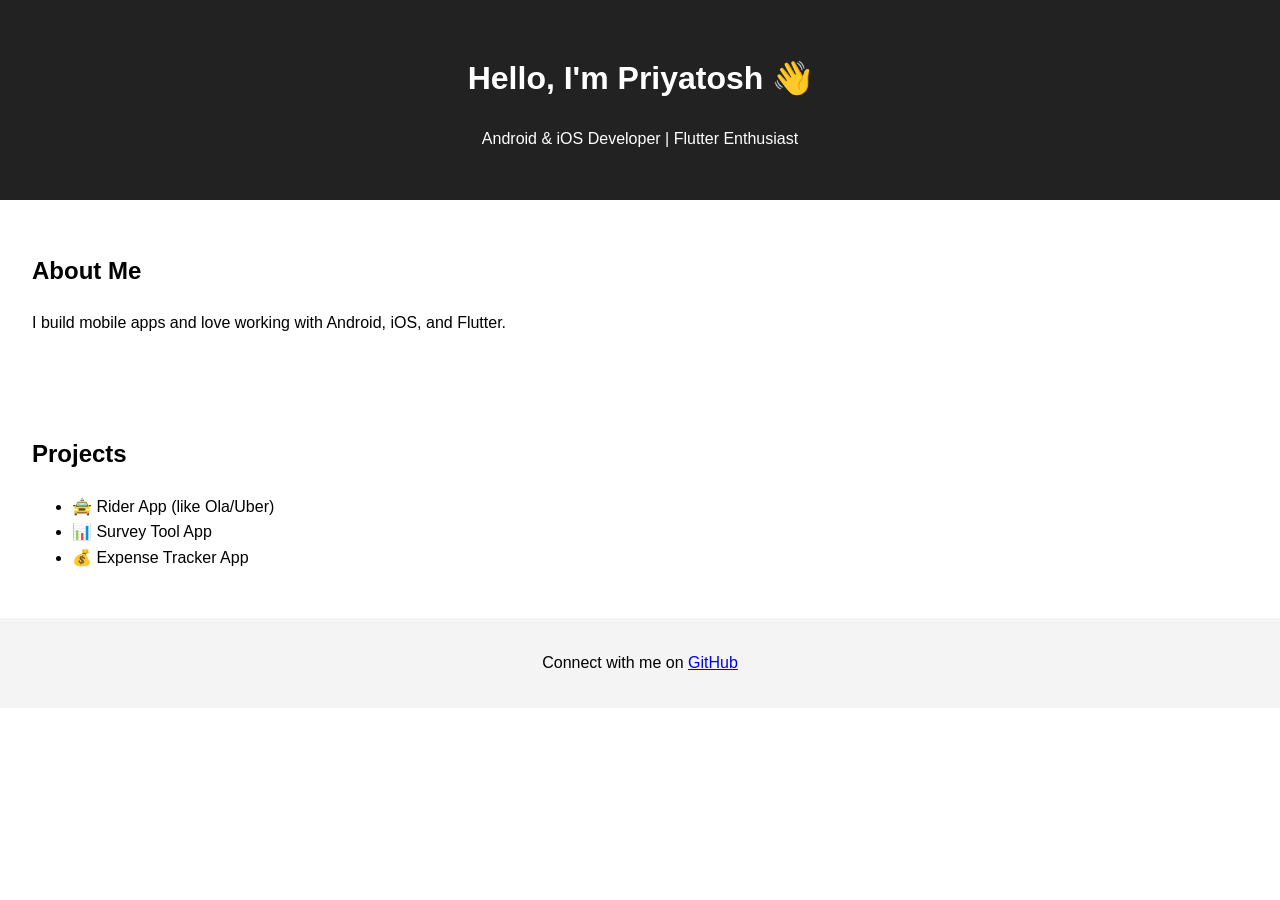
==== index.html @ 2c8350f0 "Initial portfolio commit" ====
<!DOCTYPE html>
<html lang="en">
<head>
    <meta charset="UTF-8">
    <meta name="viewport" content="width=device-width, initial-scale=1.0">
    <title>My Portfolio</title>
    <link rel="stylesheet" href="style.css">
</head>
<body>
<header>
    <h1>Hello, I'm Priyatosh 👋</h1>
    <p>Android & iOS Developer | Flutter Enthusiast</p>
</header>

<section>
    <h2>About Me</h2>
    <p>I build mobile apps and love working with Android, iOS, and Flutter.</p>
</section>

<section>
    <h2>Projects</h2>
    <ul>
        <li>🚖 Rider App (like Ola/Uber)</li>
        <li>📊 Survey Tool App</li>
        <li>💰 Expense Tracker App</li>
    </ul>
</section>

<footer>
    <p>Connect with me on <a href="https://github.com/yourusername" target="_blank">GitHub</a></p>
</footer>

<script src="script.js"></script>
</body>
</html>
---- style.css ----
body {
  font-family: Arial, sans-serif;
  margin: 0;
  padding: 0;
  line-height: 1.6;
}

header {
  background: #222;
  color: #fff;
  padding: 2rem;
  text-align: center;
}

section {
  padding: 2rem;
}

footer {
  background: #f4f4f4;
  text-align: center;
  padding: 1rem;
}
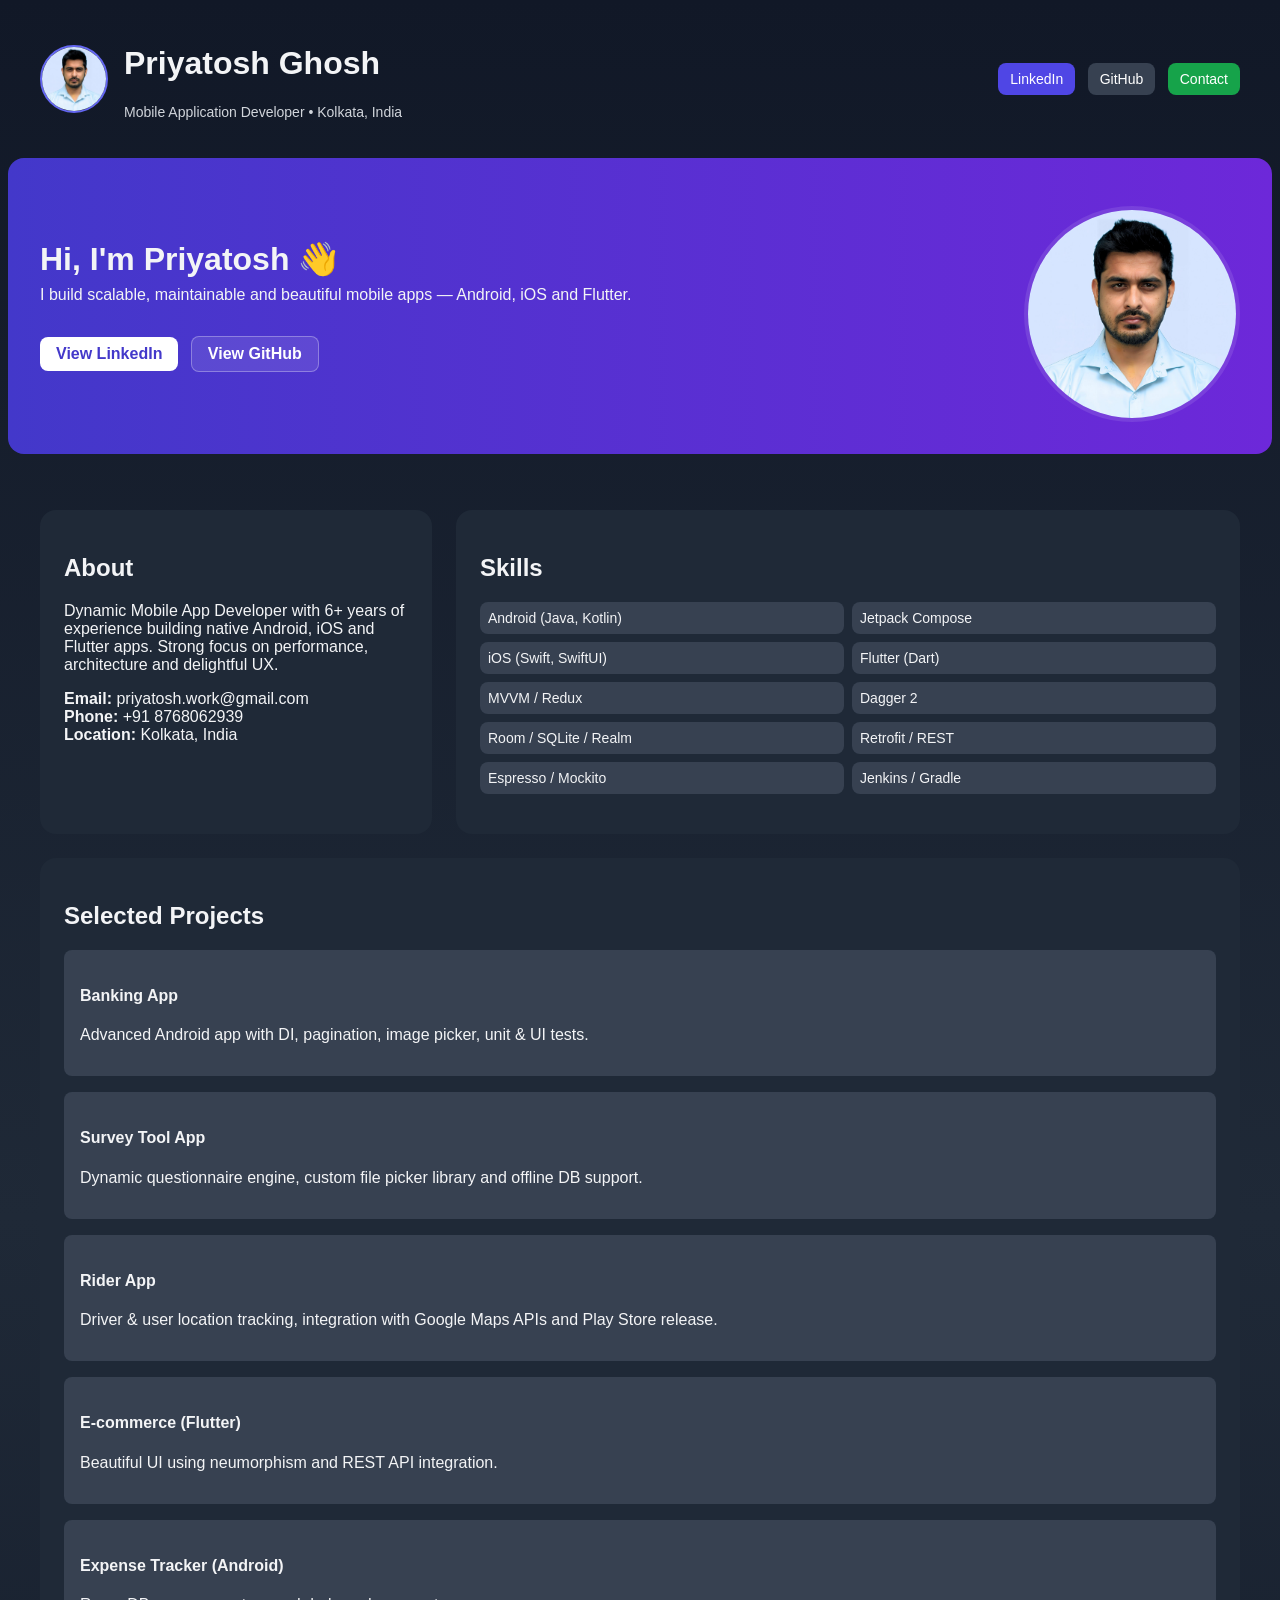
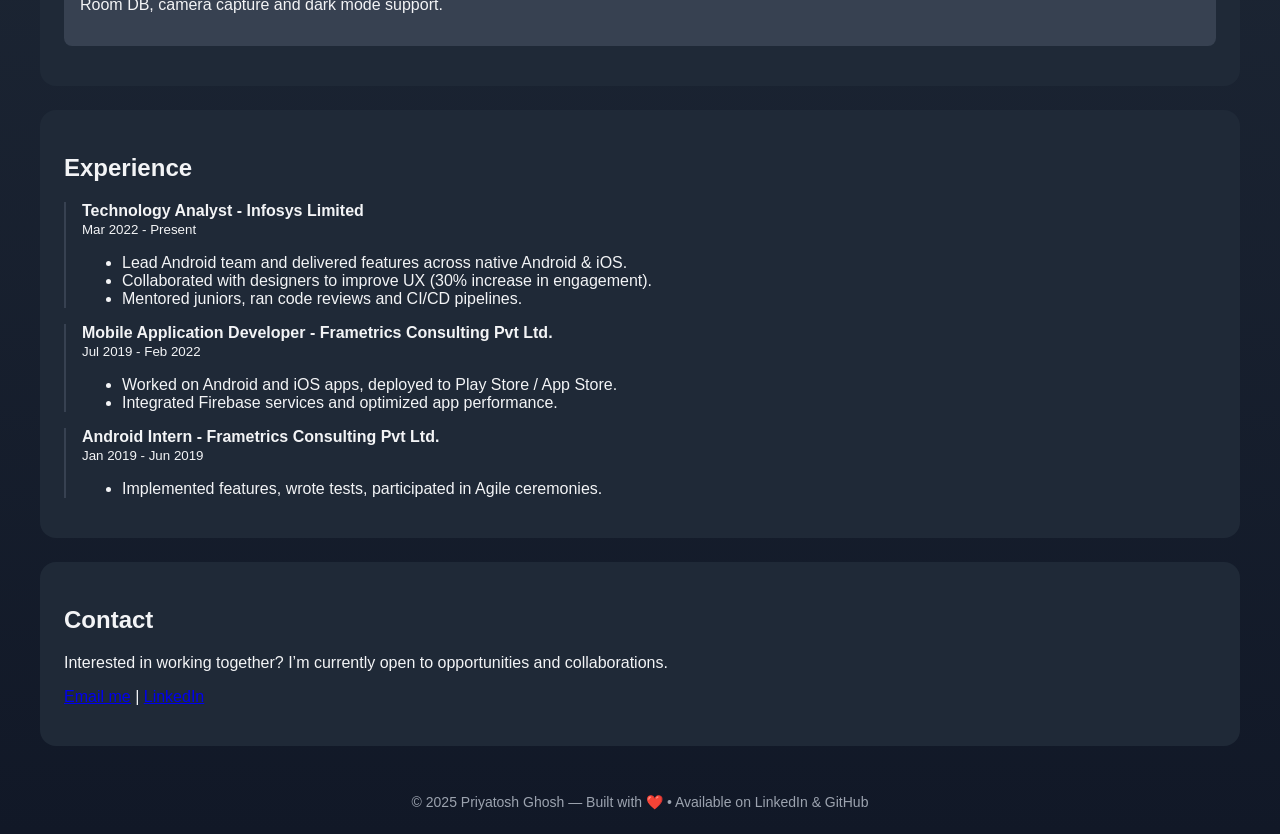
==== commit 9c089d19: "Initial portfolio commit" ====
--- a/index.html
+++ b/index.html
@@ -3,33 +3,131 @@
 <head>
     <meta charset="UTF-8">
     <meta name="viewport" content="width=device-width, initial-scale=1.0">
-    <title>My Portfolio</title>
-    <link rel="stylesheet" href="style.css">
+    <title>Priyatosh Ghosh - Portfolio</title>
+    <style>
+        body {
+          margin: 0;
+          font-family: Arial, sans-serif;
+          background: linear-gradient(to bottom, #111827, #1f2937, #111827);
+          color: #f3f4f6;
+        }
+        .container { max-width: 1200px; margin: auto; padding: 1.5rem; }
+        header, footer { padding: 1rem 0; }
+        header .flex { display: flex; justify-content: space-between; align-items: center; }
+        .avatar { width: 64px; height: 64px; border-radius: 50%; overflow: hidden; border: 2px solid #6366f1; }
+        .avatar img { width: 100%; height: 100%; object-fit: cover; }
+        nav a { margin-left: 0.5rem; padding: 0.5rem 0.75rem; border-radius: 0.5rem; text-decoration: none; color: white; font-size: 0.875rem; }
+        nav a.linkedin { background: #4f46e5; }
+        nav a.github { background: #374151; }
+        nav a.contact { background: #16a34a; }
+        section.hero { background: linear-gradient(to right, #4338ca, #6d28d9); padding: 2rem; border-radius: 1rem; display: flex; flex-wrap: wrap; align-items: center; justify-content: space-between; }
+        .hero-text { max-width: 600px; }
+        .hero-text h2 { font-size: 2rem; margin: 0; }
+        .hero-text p { margin-top: 0.5rem; }
+        .hero-text .buttons a { margin-top: 1rem; display: inline-block; margin-right: 0.5rem; padding: 0.5rem 1rem; border-radius: 0.5rem; text-decoration: none; font-weight: bold; }
+        .btn-linkedin { background: #fff; color: #4338ca; }
+        .btn-github { border: 1px solid rgba(255,255,255,0.3); color: #fff; background: rgba(255,255,255,0.1); }
+        .hero-img { width: 208px; height: 208px; border-radius: 50%; overflow: hidden; border: 4px solid rgba(255,255,255,0.1); margin-top: 1rem; }
+        .hero-img img { width: 100%; height: 100%; object-fit: cover; }
+        .grid { display: grid; grid-template-columns: 1fr; gap: 1.5rem; }
+        @media(min-width: 1024px) { .grid { grid-template-columns: 1fr 2fr; } }
+        .card { background: #1f2937; padding: 1.5rem; border-radius: 1rem; }
+        .skills ul { display: grid; grid-template-columns: repeat(2,1fr); gap: 0.5rem; list-style: none; padding: 0; }
+        .skills li { background: #374151; padding: 0.5rem; border-radius: 0.5rem; font-size: 0.875rem; }
+        .projects .proj { background: #374151; padding: 1rem; border-radius: 0.5rem; margin-bottom: 1rem; }
+        .experience .job { border-left: 2px solid #374151; padding-left: 1rem; margin-bottom: 1rem; }
+        .experience .job h4 { margin: 0; }
+        footer { text-align: center; color: #9ca3af; font-size: 0.875rem; }
+    </style>
 </head>
 <body>
-<header>
-    <h1>Hello, I'm Priyatosh 👋</h1>
-    <p>Android & iOS Developer | Flutter Enthusiast</p>
+<header class="container">
+    <div class="flex">
+        <div style="display:flex;align-items:center;gap:1rem;">
+            <div class="avatar"><img src="IMG_5316.jpg" alt="Priyatosh" /></div>
+            <div>
+                <h1>Priyatosh Ghosh</h1>
+                <p style="font-size:0.875rem;color:#d1d5db;">Mobile Application Developer • Kolkata, India</p>
+            </div>
+        </div>
+        <nav>
+            <a href="https://www.linkedin.com/in/priyatosh-ghosh" target="_blank" class="linkedin">LinkedIn</a>
+            <a href="https://github.com/priyatosh-work" target="_blank" class="github">GitHub</a>
+            <a href="mailto:priyatosh.work@gmail.com" class="contact">Contact</a>
+        </nav>
+    </div>
 </header>
 
-<section>
-    <h2>About Me</h2>
-    <p>I build mobile apps and love working with Android, iOS, and Flutter.</p>
+<section class="container hero">
+    <div class="hero-text">
+        <h2>Hi, I'm Priyatosh 👋</h2>
+        <p>I build scalable, maintainable and beautiful mobile apps — Android, iOS and Flutter.</p>
+        <div class="buttons">
+            <a href="https://www.linkedin.com/in/priyatosh-ghosh" target="_blank" class="btn-linkedin">View LinkedIn</a>
+            <a href="https://github.com/priyatosh-work" target="_blank" class="btn-github">View GitHub</a>
+        </div>
+    </div>
+    <div class="hero-img">
+        <img src="IMG_5316.jpg" alt="Priyatosh" />
+    </div>
 </section>
 
-<section>
-    <h2>Projects</h2>
-    <ul>
-        <li>🚖 Rider App (like Ola/Uber)</li>
-        <li>📊 Survey Tool App</li>
-        <li>💰 Expense Tracker App</li>
-    </ul>
-</section>
+<main class="container grid" style="margin-top:2rem;">
+    <section class="card">
+        <h2>About</h2>
+        <p>Dynamic Mobile App Developer with 6+ years of experience building native Android, iOS and Flutter apps. Strong focus on performance, architecture and delightful UX.</p>
+        <p><strong>Email:</strong> priyatosh.work@gmail.com<br>
+            <strong>Phone:</strong> +91 8768062939<br>
+            <strong>Location:</strong> Kolkata, India</p>
+    </section>
 
-<footer>
-    <p>Connect with me on <a href="https://github.com/yourusername" target="_blank">GitHub</a></p>
+    <section class="card skills">
+        <h2>Skills</h2>
+        <ul>
+            <li>Android (Java, Kotlin)</li>
+            <li>Jetpack Compose</li>
+            <li>iOS (Swift, SwiftUI)</li>
+            <li>Flutter (Dart)</li>
+            <li>MVVM / Redux</li>
+            <li>Dagger 2</li>
+            <li>Room / SQLite / Realm</li>
+            <li>Retrofit / REST</li>
+            <li>Espresso / Mockito</li>
+            <li>Jenkins / Gradle</li>
+        </ul>
+    </section>
+
+    <section class="card projects" style="grid-column: span 2;">
+        <h2>Selected Projects</h2>
+        <div class="proj"><h4>Banking App</h4><p>Advanced Android app with DI, pagination, image picker, unit & UI tests.</p></div>
+        <div class="proj"><h4>Survey Tool App</h4><p>Dynamic questionnaire engine, custom file picker library and offline DB support.</p></div>
+        <div class="proj"><h4>Rider App</h4><p>Driver & user location tracking, integration with Google Maps APIs and Play Store release.</p></div>
+        <div class="proj"><h4>E-commerce (Flutter)</h4><p>Beautiful UI using neumorphism and REST API integration.</p></div>
+        <div class="proj"><h4>Expense Tracker (Android)</h4><p>Room DB, camera capture and dark mode support.</p></div>
+    </section>
+
+    <section class="card experience" style="grid-column: span 2;">
+        <h2>Experience</h2>
+        <div class="job"><h4>Technology Analyst - Infosys Limited</h4><small>Mar 2022 - Present</small>
+            <ul><li>Lead Android team and delivered features across native Android & iOS.</li><li>Collaborated with designers to improve UX (30% increase in engagement).</li><li>Mentored juniors, ran code reviews and CI/CD pipelines.</li></ul>
+        </div>
+        <div class="job"><h4>Mobile Application Developer - Frametrics Consulting Pvt Ltd.</h4><small>Jul 2019 - Feb 2022</small>
+            <ul><li>Worked on Android and iOS apps, deployed to Play Store / App Store.</li><li>Integrated Firebase services and optimized app performance.</li></ul>
+        </div>
+        <div class="job"><h4>Android Intern - Frametrics Consulting Pvt Ltd.</h4><small>Jan 2019 - Jun 2019</small>
+            <ul><li>Implemented features, wrote tests, participated in Agile ceremonies.</li></ul>
+        </div>
+    </section>
+
+    <section class="card" style="grid-column: span 2;">
+        <h2>Contact</h2>
+        <p>Interested in working together? I’m currently open to opportunities and collaborations.</p>
+        <p><a href="mailto:priyatosh.work@gmail.com" class="contact">Email me</a> | <a href="https://www.linkedin.com/in/priyatosh-ghosh" target="_blank" class="linkedin">LinkedIn</a></p>
+    </section>
+</main>
+
+<footer class="container">
+    © 2025 Priyatosh Ghosh — Built with ❤️ • Available on LinkedIn & GitHub
 </footer>
-
-<script src="script.js"></script>
 </body>
 </html>
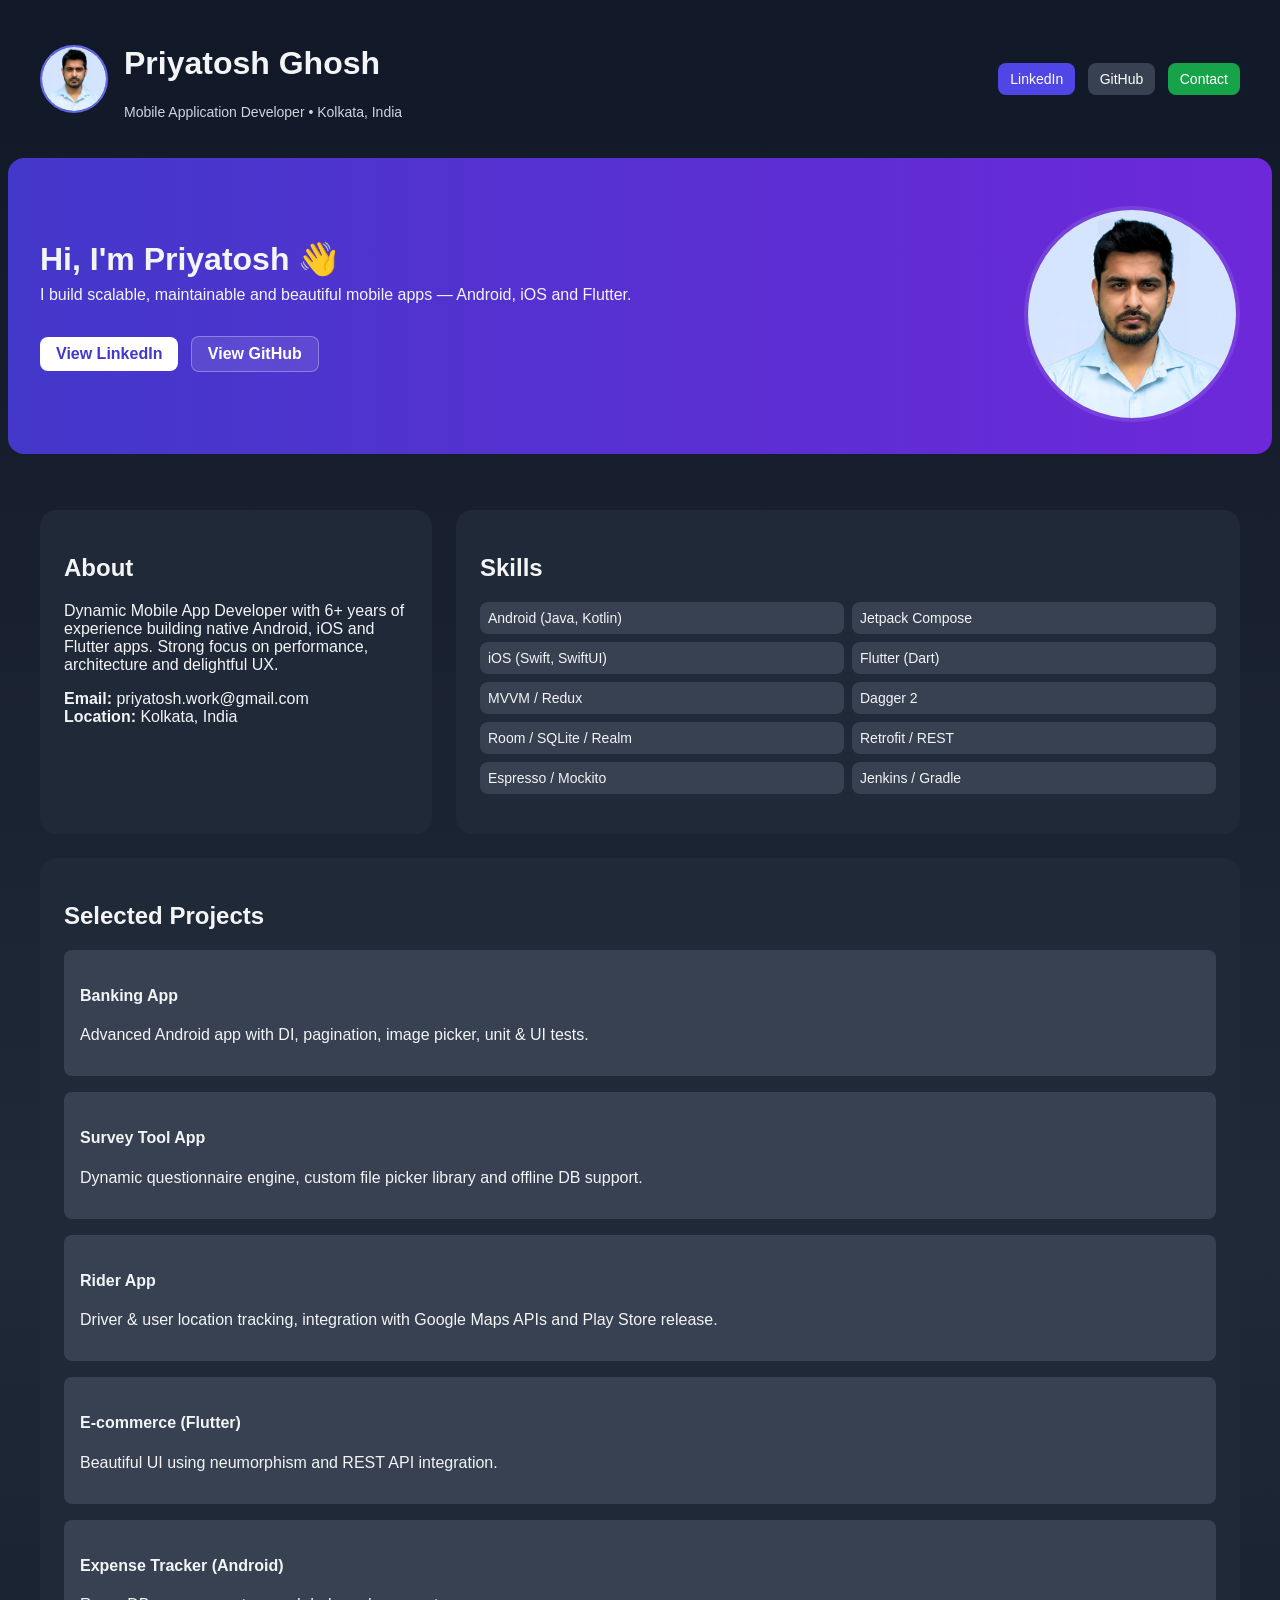
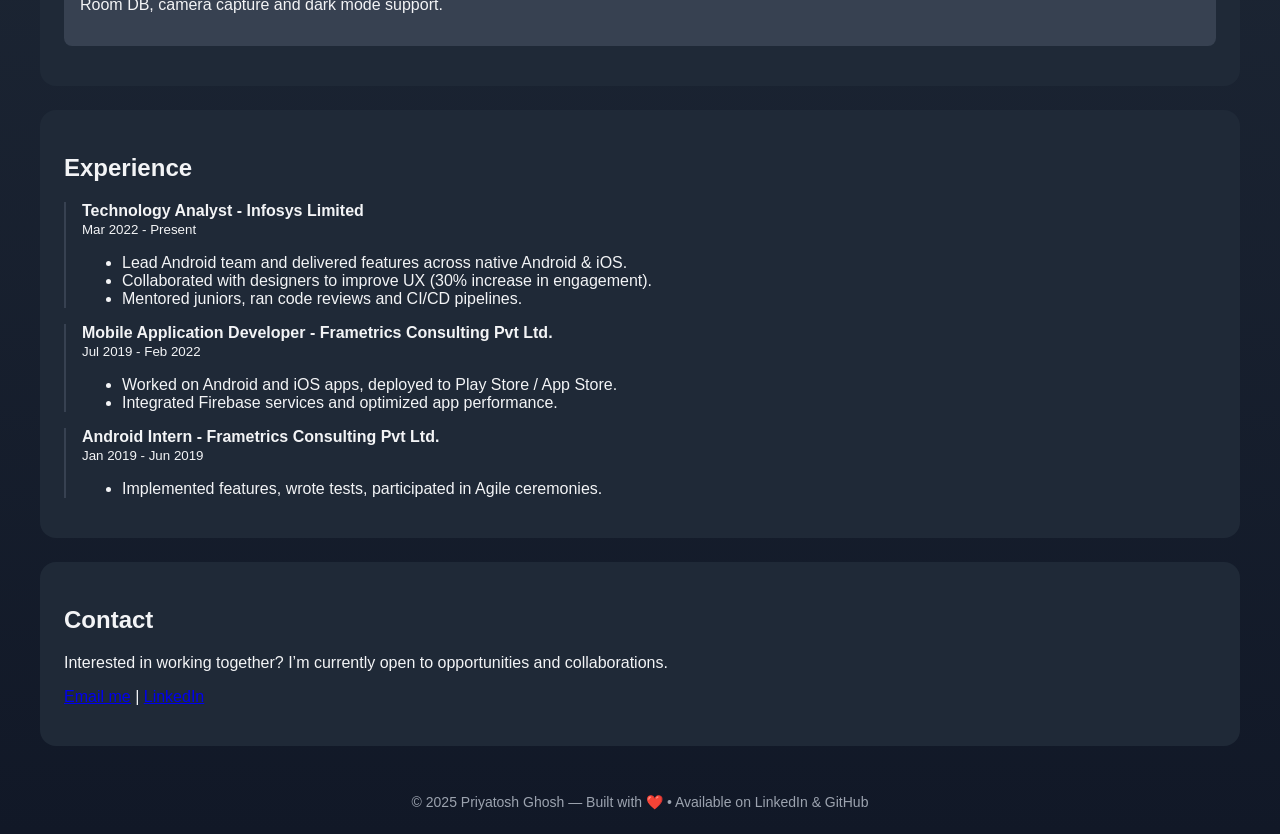
==== commit 3d6b9543: "Initial portfolio commit" ====
--- a/index.html
+++ b/index.html
@@ -77,7 +77,6 @@
         <h2>About</h2>
         <p>Dynamic Mobile App Developer with 6+ years of experience building native Android, iOS and Flutter apps. Strong focus on performance, architecture and delightful UX.</p>
         <p><strong>Email:</strong> priyatosh.work@gmail.com<br>
-            <strong>Phone:</strong> +91 8768062939<br>
             <strong>Location:</strong> Kolkata, India</p>
     </section>
 
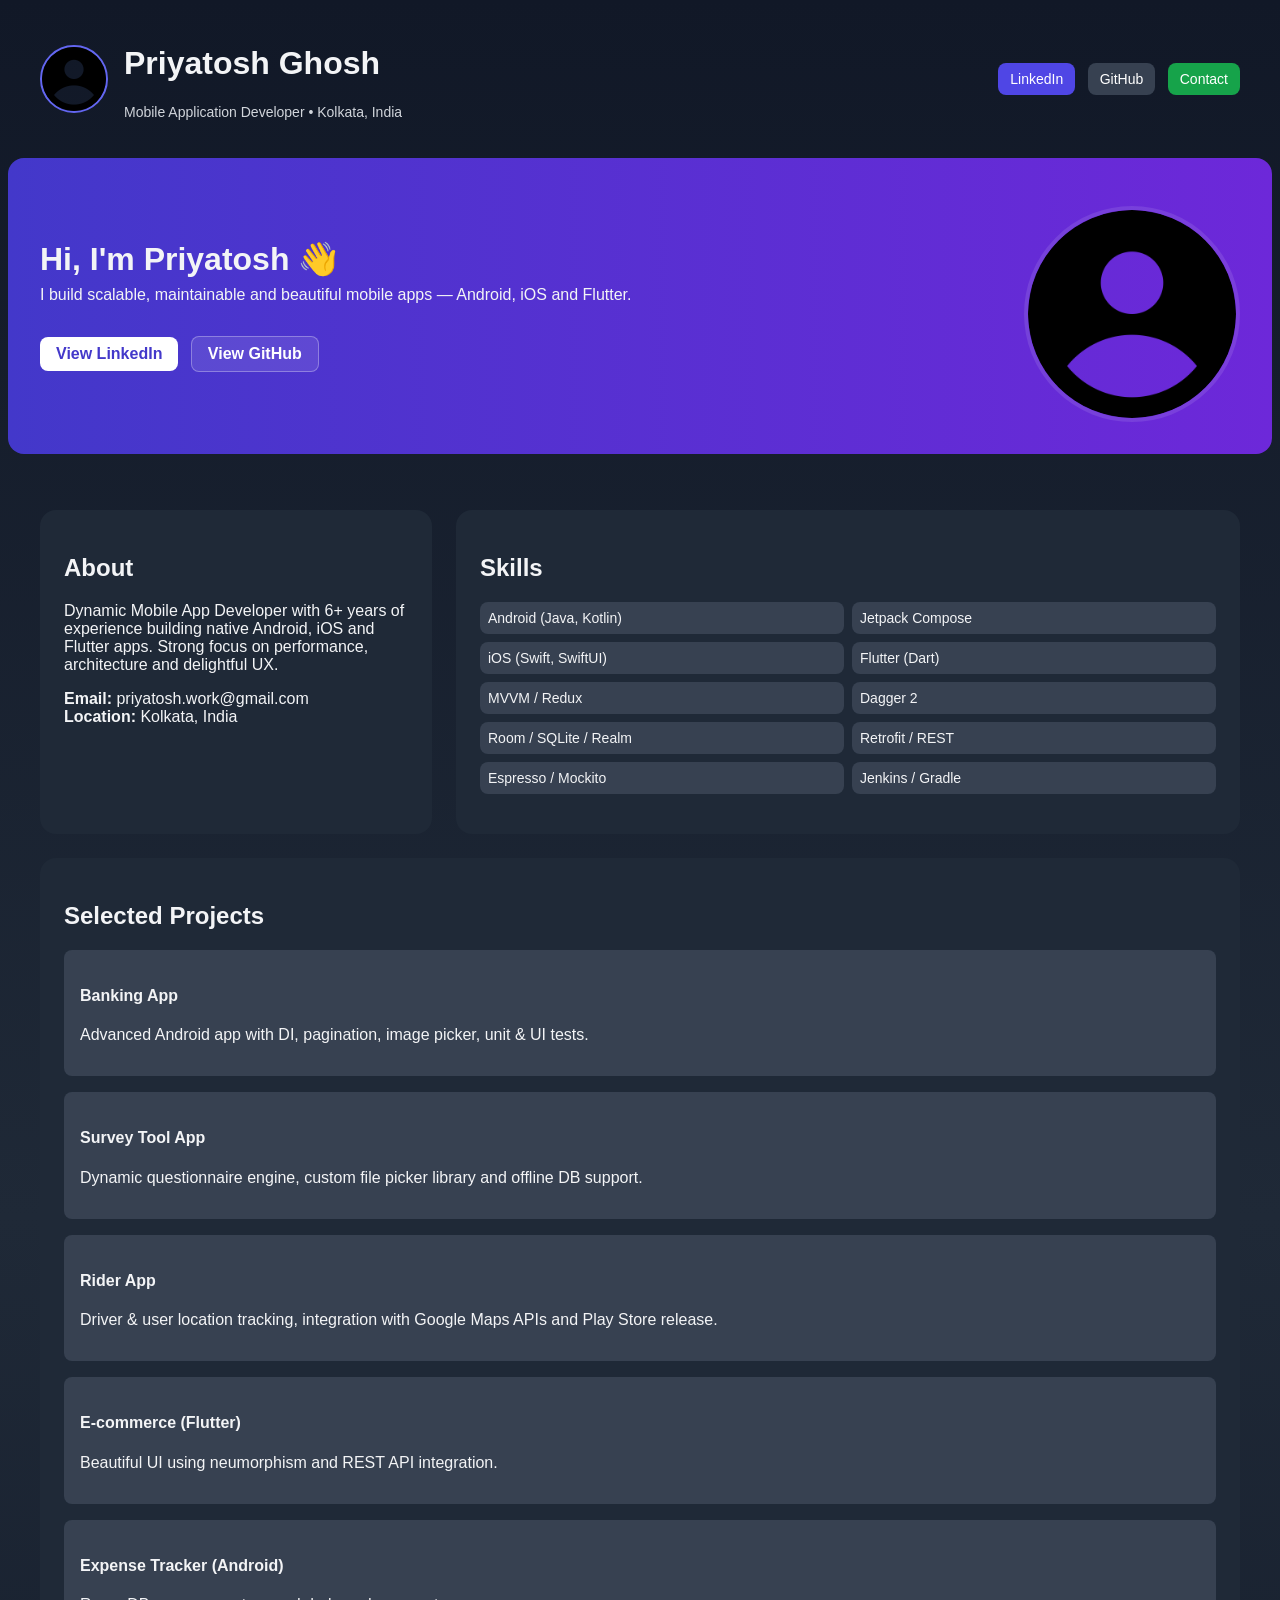
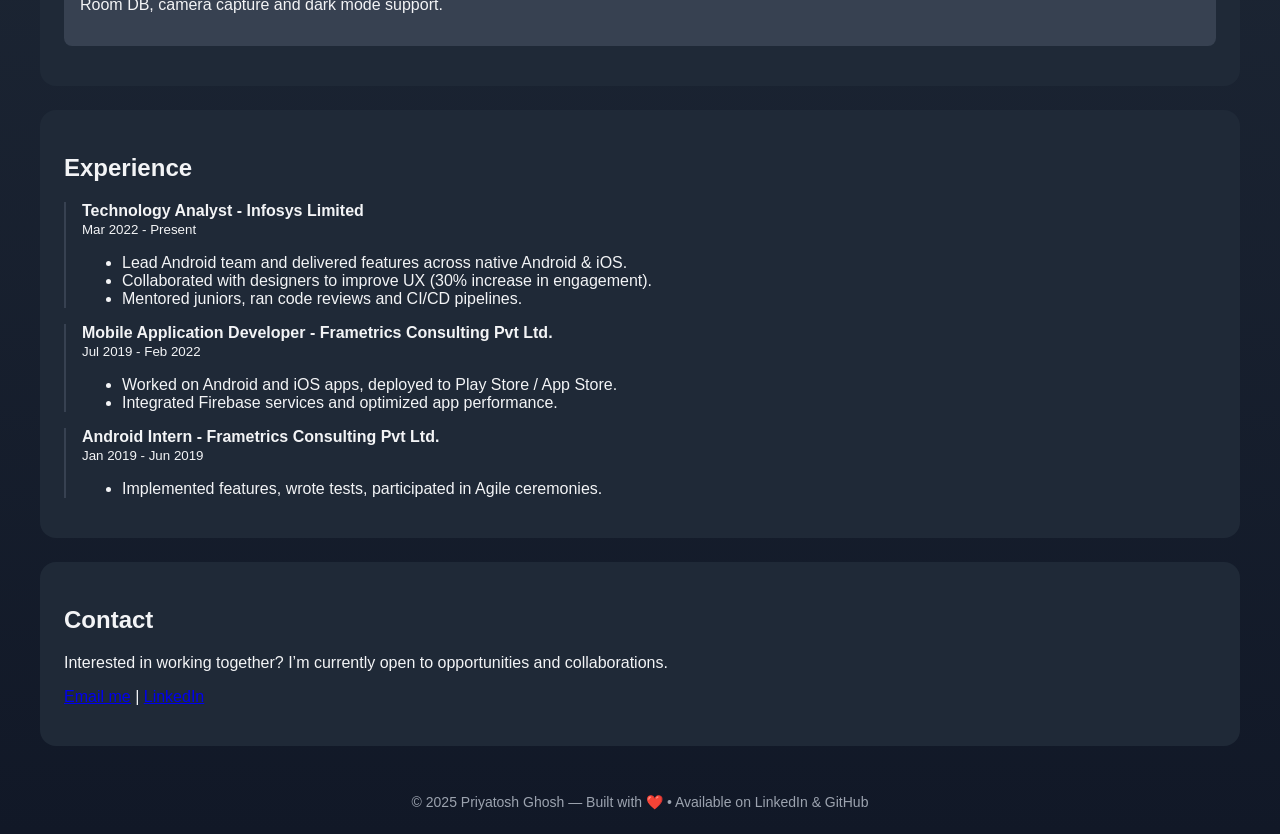
==== commit 1244dd4b: "Initial portfolio commit" ====
--- a/index.html
+++ b/index.html
@@ -44,7 +44,7 @@
 <header class="container">
     <div class="flex">
         <div style="display:flex;align-items:center;gap:1rem;">
-            <div class="avatar"><img src="IMG_5316.jpg" alt="Priyatosh" /></div>
+            <div class="avatar"><img src="profile.png" alt="Priyatosh" /></div>
             <div>
                 <h1>Priyatosh Ghosh</h1>
                 <p style="font-size:0.875rem;color:#d1d5db;">Mobile Application Developer • Kolkata, India</p>
@@ -68,7 +68,7 @@
         </div>
     </div>
     <div class="hero-img">
-        <img src="IMG_5316.jpg" alt="Priyatosh" />
+        <img src="profile.png" alt="Priyatosh" />
     </div>
 </section>
 
